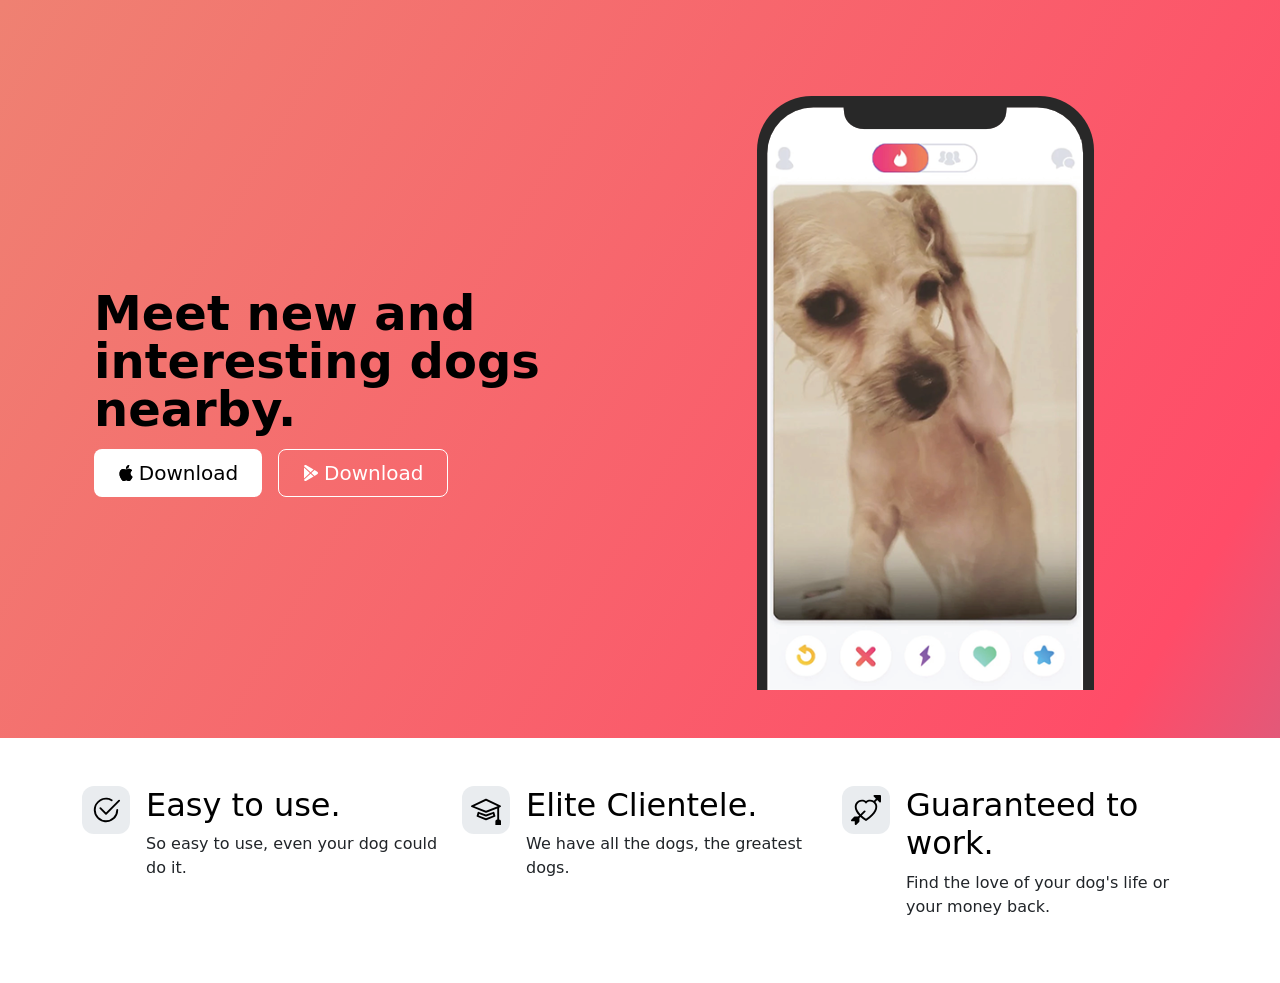
==== 11.3 TinDog Project/index.html @ 3ec20eaa "code with Angela Yu" ====
<!DOCTYPE html>
<html lang="en">

<head>
  <meta charset="UTF-8">
  <meta name="viewport" content="width=device-width, initial-scale=1.0">
  <title>TinDog</title>
  <link href="https://cdn.jsdelivr.net/npm/bootstrap@5.3.3/dist/css/bootstrap.min.css" rel="stylesheet" integrity="sha384-QWTKZyjpPEjISv5WaRU9OFeRpok6YctnYmDr5pNlyT2bRjXh0JMhjY6hW+ALEwIH" crossorigin="anonymous">
  <link rel="stylesheet" href="./css/style.css">
</head>

<body>

  <!-- Title -->
  <section id="title">
    
      <div class="gradient-background">
        <div class="container col-xxl-8 px-4 pt-5 pb-0">
          <div class="row flex-lg-row-reverse align-items-center g-5 py-5">
            <div class="col-10 col-sm-8 col-lg-6">
              <img src="./images/iphone.png" class="d-block mx-lg-auto img-fluid" alt="Bootstrap Themes"  height="200"  loading="lazy">
            </div>
            <div class="col-lg-6">
              <h1 class="display-5 fw-bold text-body-emphasis lh-1 mb-3">Meet new and interesting dogs nearby.
              </h1>
              <p class="lead"></p>
              <div class="d-grid gap-2 d-md-flex justify-content-md-start">
                <button type="button" class="btn btn-primary btn-lg px-4 me-md-2"><svg xmlns="http://www.w3.org/2000/svg" width="16" height="16" fill="currentColor"
                  class="bi bi-apple mb-1" viewBox="0 0 16 16">
  <path
                    d="M11.182.008C11.148-.03 9.923.023 8.857 1.18c-1.066 1.156-.902 2.482-.878 2.516.024.034 1.52.087 2.475-1.258.955-1.345.762-2.391.728-2.43Zm3.314 11.733c-.048-.096-2.325-1.234-2.113-3.422.212-2.189 1.675-2.789 1.698-2.854.023-.065-.597-.79-1.254-1.157a3.692 3.692 0 0 0-1.563-.434c-.108-.003-.483-.095-1.254.116-.508.139-1.653.589-1.968.607-.316.018-1.256-.522-2.267-.665-.647-.125-1.333.131-1.824.328-.49.196-1.422.754-2.074 2.237-.652 1.482-.311 3.83-.067 4.56.244.729.625 1.924 1.273 2.796.576.984 1.34 1.667 1.659 1.899.319.232 1.219.386 1.843.067.502-.308 1.408-.485 1.766-.472.357.013 1.061.154 1.782.539.571.197 1.111.115 1.652-.105.541-.221 1.324-1.059 2.238-2.758.347-.79.505-1.217.473-1.282Z" />
  <path
                    d="M11.182.008C11.148-.03 9.923.023 8.857 1.18c-1.066 1.156-.902 2.482-.878 2.516.024.034 1.52.087 2.475-1.258.955-1.345.762-2.391.728-2.43Zm3.314 11.733c-.048-.096-2.325-1.234-2.113-3.422.212-2.189 1.675-2.789 1.698-2.854.023-.065-.597-.79-1.254-1.157a3.692 3.692 0 0 0-1.563-.434c-.108-.003-.483-.095-1.254.116-.508.139-1.653.589-1.968.607-.316.018-1.256-.522-2.267-.665-.647-.125-1.333.131-1.824.328-.49.196-1.422.754-2.074 2.237-.652 1.482-.311 3.83-.067 4.56.244.729.625 1.924 1.273 2.796.576.984 1.34 1.667 1.659 1.899.319.232 1.219.386 1.843.067.502-.308 1.408-.485 1.766-.472.357.013 1.061.154 1.782.539.571.197 1.111.115 1.652-.105.541-.221 1.324-1.059 2.238-2.758.347-.79.505-1.217.473-1.282Z" />
  </svg>Download</button>
                <button type="button" class="btn btn-outline-secondary btn-lg px-4"><svg xmlns="http://www.w3.org/2000/svg" width="16" height="16" fill="currentColor"
                  class="bi bi-google-play mb-1" viewBox="0 0 16 16">
  <path
                    d="M14.222 9.374c1.037-.61 1.037-2.137 0-2.748L11.528 5.04 8.32 8l3.207 2.96 2.694-1.586Zm-3.595 2.116L7.583 8.68 1.03 14.73c.201 1.029 1.36 1.61 2.303 1.055l7.294-4.295ZM1 13.396V2.603L6.846 8 1 13.396ZM1.03 1.27l6.553 6.05 3.044-2.81L3.333.215C2.39-.341 1.231.24 1.03 1.27Z" />
  </svg>Download</button>
              </div>
            </div>
          </div>
        </div>

      </div>
    

  </section>
  <!-- Features -->
   <div class="container">
    <div class="row g-4 py-5 row-cols-1 row-cols-lg-3">
      <div class="col d-flex align-items-start">
        <div class="icon-square text-body-emphasis bg-body-secondary d-inline-flex align-items-center justify-content-center fs-4 flex-shrink-0 me-3">
          <svg xmlns="http://www.w3.org/2000/svg" height="30" fill="currentColor" class="bi bi-check2-circle"
              viewBox="0 0 16 16">
<path
                d="M2.5 8a5.5 5.5 0 0 1 8.25-4.764.5.5 0 0 0 .5-.866A6.5 6.5 0 1 0 14.5 8a.5.5 0 0 0-1 0 5.5 5.5 0 1 1-11 0z" />
<path
                d="M15.354 3.354a.5.5 0 0 0-.708-.708L8 9.293 5.354 6.646a.5.5 0 1 0-.708.708l3 3a.5.5 0 0 0 .708 0l7-7z" />
</svg>
        </div>
        <div>
          <h3 class="fs-2 text-body-emphasis">Easy to use.</h3>
          <p>So easy to use, even your dog could do it.</p>
         
        </div>
      </div>
      <div class="col d-flex align-items-start">
        <div class="icon-square text-body-emphasis bg-body-secondary d-inline-flex align-items-center justify-content-center fs-4 flex-shrink-0 me-3">
          <svg xmlns="http://www.w3.org/2000/svg" height="30" fill="currentColor" class="bi bi-mortarboard" viewBox="0 0 16 16">
            <path d="M8.211 2.047a.5.5 0 0 0-.422 0l-7.5 3.5a.5.5 0 0 0 .025.917l7.5 3a.5.5 0 0 0 .372 0L14 7.14V13a1 1 0 0 0-1 1v2h3v-2a1 1 0 0 0-1-1V6.739l.686-.275a.5.5 0 0 0 .025-.917l-7.5-3.5ZM8 8.46 1.758 5.965 8 3.052l6.242 2.913L8 8.46Z"/>
            <path d="M4.176 9.032a.5.5 0 0 0-.656.327l-.5 1.7a.5.5 0 0 0 .294.605l4.5 1.8a.5.5 0 0 0 .372 0l4.5-1.8a.5.5 0 0 0 .294-.605l-.5-1.7a.5.5 0 0 0-.656-.327L8 10.466 4.176 9.032Zm-.068 1.873.22-.748 3.496 1.311a.5.5 0 0 0 .352 0l3.496-1.311.22.748L8 12.46l-3.892-1.556Z"/>
            </svg>
        </div>
        <div>
          <h3 class="fs-2 text-body-emphasis">Elite Clientele.</h3>
          <p>We have all the dogs, the greatest dogs.</p>
          
        </div>
      </div>
      <div class="col d-flex align-items-start">
        <div class="icon-square text-body-emphasis bg-body-secondary d-inline-flex align-items-center justify-content-center fs-4 flex-shrink-0 me-3">
          <svg xmlns="http://www.w3.org/2000/svg" height="30" fill="currentColor" class="bi bi-arrow-through-heart"
              viewBox="0 0 16 16">
<path fill-rule="evenodd"
                d="M2.854 15.854A.5.5 0 0 1 2 15.5V14H.5a.5.5 0 0 1-.354-.854l1.5-1.5A.5.5 0 0 1 2 11.5h1.793l.53-.53c-.771-.802-1.328-1.58-1.704-2.32-.798-1.575-.775-2.996-.213-4.092C3.426 2.565 6.18 1.809 8 3.233c1.25-.98 2.944-.928 4.212-.152L13.292 2 12.147.854A.5.5 0 0 1 12.5 0h3a.5.5 0 0 1 .5.5v3a.5.5 0 0 1-.854.354L14 2.707l-1.006 1.006c.236.248.44.531.6.845.562 1.096.585 2.517-.213 4.092-.793 1.563-2.395 3.288-5.105 5.08L8 13.912l-.276-.182a21.86 21.86 0 0 1-2.685-2.062l-.539.54V14a.5.5 0 0 1-.146.354l-1.5 1.5Zm2.893-4.894A20.419 20.419 0 0 0 8 12.71c2.456-1.666 3.827-3.207 4.489-4.512.679-1.34.607-2.42.215-3.185-.817-1.595-3.087-2.054-4.346-.761L8 4.62l-.358-.368c-1.259-1.293-3.53-.834-4.346.761-.392.766-.464 1.845.215 3.185.323.636.815 1.33 1.519 2.065l1.866-1.867a.5.5 0 1 1 .708.708L5.747 10.96Z" />
</svg>
        </div>
        <div>
          <h3 class="fs-2 text-body-emphasis">Guaranteed to work.</h3>
          <p>Find the love of your dog's life or your money back.</p>
          
        </div>
      </div>
    </div>
   </div>
  <section id="features">

  </section>
  <!-- Testimonial -->
  <section id="testimonial">

  </section>
  <!-- Pricing -->
  <section id="pricing">

  </section>
  <!-- Footer -->
  <section id="footer">

  </section>

  <script src="https://cdn.jsdelivr.net/npm/bootstrap@5.3.3/dist/js/bootstrap.bundle.min.js" integrity="sha384-YvpcrYf0tY3lHB60NNkmXc5s9fDVZLESaAA55NDzOxhy9GkcIdslK1eN7N6jIeHz" crossorigin="anonymous"></script>
</body>

</html>
---- 11.3 TinDog Project/css/style.css ----
.gradient-background {
  background: linear-gradient(300deg, #00bfff, #ff4c68, #ef8172);
  background-size: 180% 180%;
  animation: gradient-animation 18s ease infinite;
}

@keyframes gradient-animation {
  0% {
    background-position: 0% 50%;
  }
  50% {
    background-position: 100% 50%;
  }
  100% {
    background-position: 0% 50%;
  }
}

.icon-square {
  width: 3rem;
  height: 3rem;
  border-radius: 0.75rem;
}

.profile-img {
  height: 100px;
  border-radius: 50%;
}

.btn-outline-secondary {
  color: #fff;
  border: 1px solid #fff;
}

.btn-outline-secondary:hover {
  --bs-btn-color: #fff;
    --bs-btn-border-color: #fff;
    --bs-btn-hover-color: #000;
    --bs-btn-hover-bg: #fff;
    --bs-btn-focus-shadow-rgb: 108, 117, 125;
    --bs-btn-active-color: #fff;
    --bs-btn-active-bg: #fff;
    --bs-btn-active-shadow: inset 0 3px 5px rgba(0, 0, 0, 0.125);
    --bs-btn-disabled-color: #fff;
    --bs-btn-disabled-bg: transparent;
    --bs-btn-disabled-border-color: #fff;
    --bs-gradient: none;
    border: 2px solid #fff;
}


.btn-primary {
  background-color: #fff;
  color: #000;
  border: none;
}

.btn-primary:hover {
  opacity: 0.8;
  background-color: #fff;
  border: none;
  color: #000;
}

.bi-google-play {
  margin-right: 0.3rem;
}

.bi-apple {
  margin-right: 0.3rem;
}
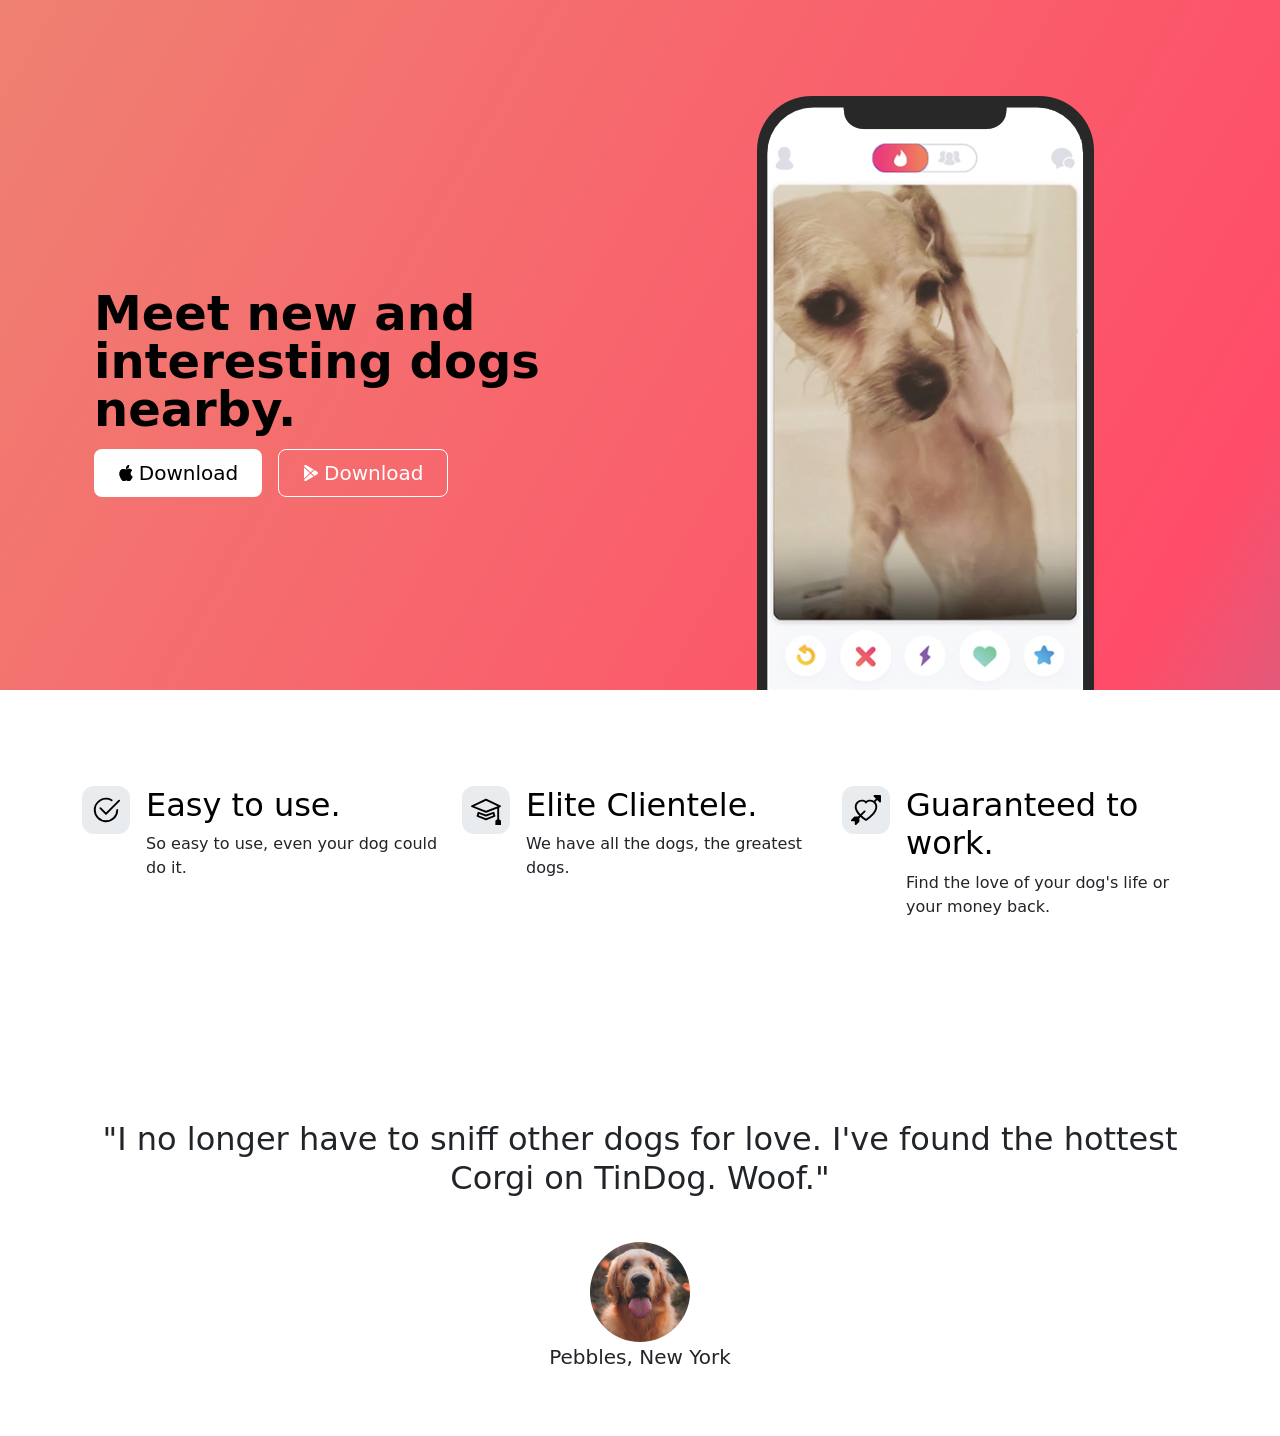
==== commit 02f090d5: "Code with Angela Yu in Github" ====
--- a/11.3 TinDog Project/index.html
+++ b/11.3 TinDog Project/index.html
@@ -16,7 +16,7 @@
     
       <div class="gradient-background">
         <div class="container col-xxl-8 px-4 pt-5 pb-0">
-          <div class="row flex-lg-row-reverse align-items-center g-5 py-5">
+          <div class="row flex-lg-row-reverse align-items-center g-5 pt-5">
             <div class="col-10 col-sm-8 col-lg-6">
               <img src="./images/iphone.png" class="d-block mx-lg-auto img-fluid" alt="Bootstrap Themes"  height="200"  loading="lazy">
             </div>
@@ -47,7 +47,7 @@
 
   </section>
   <!-- Features -->
-   <div class="container">
+   <div class="container mt-5">
     <div class="row g-4 py-5 row-cols-1 row-cols-lg-3">
       <div class="col d-flex align-items-start">
         <div class="icon-square text-body-emphasis bg-body-secondary d-inline-flex align-items-center justify-content-center fs-4 flex-shrink-0 me-3">
@@ -60,7 +60,7 @@
 </svg>
         </div>
         <div>
-          <h3 class="fs-2 text-body-emphasis">Easy to use.</h3>
+          <h3 class="fs-2 text-body-emphasis ">Easy to use.</h3>
           <p>So easy to use, even your dog could do it.</p>
          
         </div>
@@ -100,6 +100,28 @@
   <!-- Testimonial -->
   <section id="testimonial">
 
+    <div class="container py-5 testimonial-con">
+      <h2 class="text-body-emphasis-dog col-12 ">"I no longer have to sniff other dogs for love. I've found the hottest Corgi on TinDog. Woof."</h2>
+                
+          <div class="dog-text">
+
+          
+                <div class="dog-image-container">
+                  <img src="./images/dog-img.jpg" alt="dog image"  class="dog-image">
+
+                  
+                </div>
+                <div class="parag">
+                  <p class="col-lg-8  lead">
+                    Pebbles, New York
+                  </p>
+
+                </div>
+
+          </div>
+             
+    </div>
+
   </section>
   <!-- Pricing -->
   <section id="pricing">
--- a/11.3 TinDog Project/css/style.css
+++ b/11.3 TinDog Project/css/style.css
@@ -68,4 +68,45 @@
 
 .bi-apple {
   margin-right: 0.3rem;
+}
+
+.text-body-emphasis-dog {
+  text-align: center;
+}
+
+.dog-image {
+  height: 100px;
+  border-radius: 50%;
+}
+
+
+.dog-image-container {
+  display: flex;
+  justify-content: center;
+  /* border: 2px solid #f00; */
+  height: 100px;
+  width: 1fr;
+}
+
+/* .ts-para {
+  display: flex;
+  justify-content: center;
+  align-items: center;
+  width: 1fr;
+  border: 2px solid #f00; 
+} */
+
+
+.dog-text {
+  margin-top: 4%;
+  display: flex;
+  flex-direction: column;
+  justify-content: center;
+  align-items: center;
+  width: 1fr;
+  text-wrap: nowrap;
+}
+
+.testimonial-con {
+  margin-top: 7%;
 }
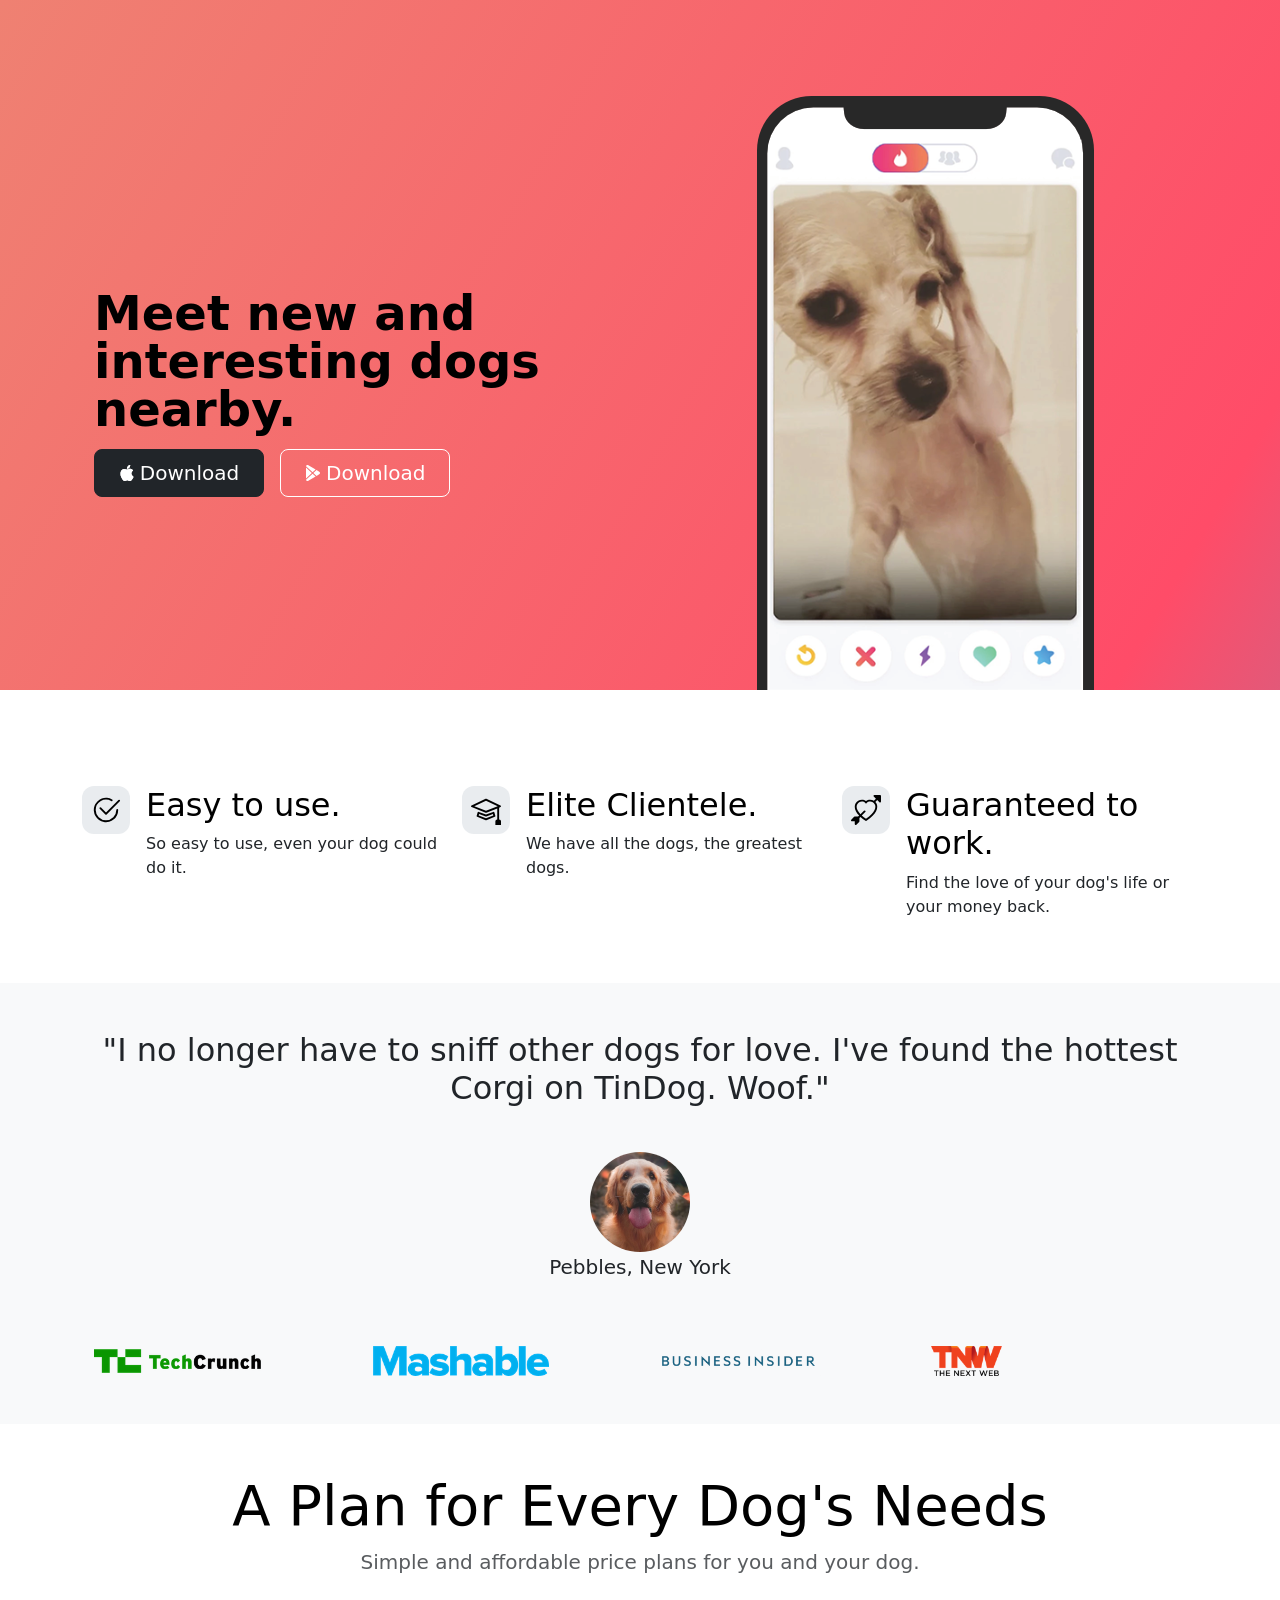
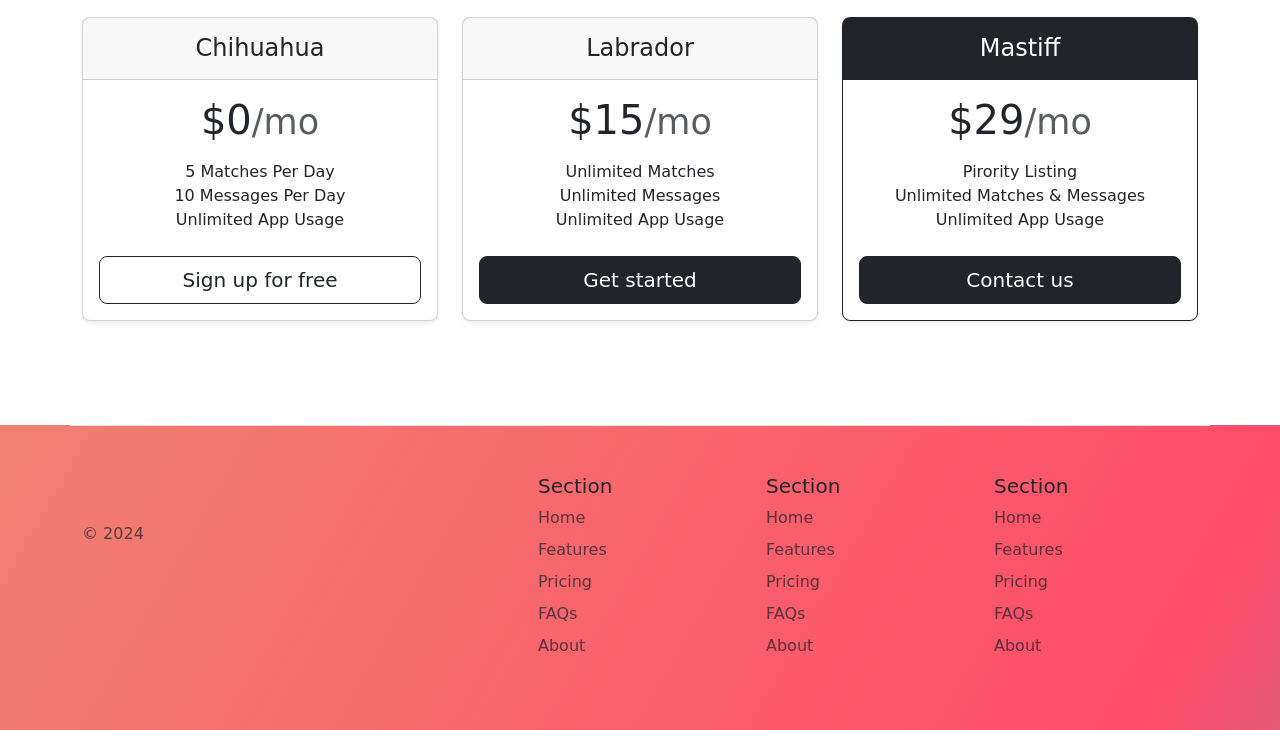
==== commit 1d2b2d59: "Successfully Completed TinDog Project" ====
--- a/11.3 TinDog Project/index.html
+++ b/11.3 TinDog Project/index.html
@@ -5,7 +5,7 @@
   <meta charset="UTF-8">
   <meta name="viewport" content="width=device-width, initial-scale=1.0">
   <title>TinDog</title>
-  <link href="https://cdn.jsdelivr.net/npm/bootstrap@5.3.3/dist/css/bootstrap.min.css" rel="stylesheet" integrity="sha384-QWTKZyjpPEjISv5WaRU9OFeRpok6YctnYmDr5pNlyT2bRjXh0JMhjY6hW+ALEwIH" crossorigin="anonymous">
+  <link rel="stylesheet" href="css/bootstrap.min.css">
   <link rel="stylesheet" href="./css/style.css">
 </head>
 
@@ -25,7 +25,7 @@
               </h1>
               <p class="lead"></p>
               <div class="d-grid gap-2 d-md-flex justify-content-md-start">
-                <button type="button" class="btn btn-primary btn-lg px-4 me-md-2"><svg xmlns="http://www.w3.org/2000/svg" width="16" height="16" fill="currentColor"
+                <button type="button" class="btn btn-dark btn-lg px-4 me-md-2"><svg xmlns="http://www.w3.org/2000/svg" width="16" height="16" fill="currentColor"
                   class="bi bi-apple mb-1" viewBox="0 0 16 16">
   <path
                     d="M11.182.008C11.148-.03 9.923.023 8.857 1.18c-1.066 1.156-.902 2.482-.878 2.516.024.034 1.52.087 2.475-1.258.955-1.345.762-2.391.728-2.43Zm3.314 11.733c-.048-.096-2.325-1.234-2.113-3.422.212-2.189 1.675-2.789 1.698-2.854.023-.065-.597-.79-1.254-1.157a3.692 3.692 0 0 0-1.563-.434c-.108-.003-.483-.095-1.254.116-.508.139-1.653.589-1.968.607-.316.018-1.256-.522-2.267-.665-.647-.125-1.333.131-1.824.328-.49.196-1.422.754-2.074 2.237-.652 1.482-.311 3.83-.067 4.56.244.729.625 1.924 1.273 2.796.576.984 1.34 1.667 1.659 1.899.319.232 1.219.386 1.843.067.502-.308 1.408-.485 1.766-.472.357.013 1.061.154 1.782.539.571.197 1.111.115 1.652-.105.541-.221 1.324-1.059 2.238-2.758.347-.79.505-1.217.473-1.282Z" />
@@ -98,40 +98,174 @@
 
   </section>
   <!-- Testimonial -->
-  <section id="testimonial">
-
-    <div class="container py-5 testimonial-con">
-      <h2 class="text-body-emphasis-dog col-12 ">"I no longer have to sniff other dogs for love. I've found the hottest Corgi on TinDog. Woof."</h2>
+  <section id="testimonial" >
+    <div class="bg-light">
+        <div class="container py-5 testimonial-con ">
+          <h2 class="text-body-emphasis-dog col-12 ">"I no longer have to sniff other dogs for love. I've found the hottest Corgi on TinDog. Woof."</h2>
+                    
+              <div class="dog-text">
+
+                 <div class="dog-and-tex mb-5">
+                    <div class="dog-image-container mt-">
+                      <img src="./images/dog-img.jpg" alt="dog image"  class="dog-image">
+
+                      
+                    </div>
+                    <div class="parag">
+                      <p class="col-lg-8  lead">
+                        Pebbles, New York
+                      </p>
+
+                    </div>
+                  </div>
+
+                    <div class="row four-pic justify-content-around col-lg-12 col-sm-3 ">
+                      <div class="img-1 col-lg-3 col-12">
+                        <img src="./images/techcrunch.png" alt="">
+                      </div>
+                      <div class="img-2 col-lg-3 col-12">
+                        <img src="./images/mashable.png" alt="">
+                      </div>
+                      <div class="img-3 col-lg-3 col-12">
+                        <img src="./images/bizinsider.png" alt="">
+                      </div>
+                      <div class="img-4 col-lg-3 col-12">
+                        <img src="./images/tnw.png" alt="">
+                      </div>
+                    </div>
+
+              </div>
                 
-          <div class="dog-text">
-
-          
-                <div class="dog-image-container">
-                  <img src="./images/dog-img.jpg" alt="dog image"  class="dog-image">
-
-                  
-                </div>
-                <div class="parag">
-                  <p class="col-lg-8  lead">
-                    Pebbles, New York
-                  </p>
-
-                </div>
-
-          </div>
-             
-    </div>
+        </div>
+
+      </div>
 
   </section>
   <!-- Pricing -->
   <section id="pricing">
 
+
+    <div class="container py-3 mt-3">
+      <header>
+        <div class="pricing-header p-3 pb-md-4 mx-auto text-center">
+          <h2 class="display-4 fw-normal text-body-emphasis">A Plan for Every Dog's Needs</h2>
+          <p class="fs-5 text-body-secondary">Simple and affordable price plans for you and your dog.</p>
+        </div>
+      </header>
+    
+      <main>
+        <div class="row row-cols-1 row-cols-md-3 mb-3 text-center">
+          <div class="col">
+            <div class="card mb-4 rounded-3 shadow-sm">
+              <div class="card-header py-3">
+                <h4 class="my-0 fw-normal">Chihuahua</h4>
+              </div>
+              <div class="card-body">
+                <h1 class="card-title pricing-card-title">$0<small class="text-body-secondary fw-light">/mo</small></h1>
+                <ul class="list-unstyled mt-3 mb-4">
+                  <li>5 Matches Per Day</li>
+                  <li>10 Messages Per Day</li>
+                  <li>Unlimited App Usage</li>
+               
+                </ul>
+                <button type="button" class="w-100 btn btn-lg btn-outline-dark">Sign up for free</button>
+              </div>
+            </div>
+          </div>
+          <div class="col">
+            <div class="card mb-4 rounded-3 shadow-sm">
+              <div class="card-header py-3">
+                <h4 class="my-0 fw-normal">Labrador</h4>
+              </div>
+              <div class="card-body">
+                <h1 class="card-title pricing-card-title">$15<small class="text-body-secondary fw-light">/mo</small></h1>
+                <ul class="list-unstyled mt-3 mb-4">
+                  <li>Unlimited Matches</li>
+                  <li>Unlimited Messages</li>
+                  <li>Unlimited App Usage</li>
+                  
+                </ul>
+                <button type="button" class="w-100 btn btn-lg btn-dark">Get started</button>
+              </div>
+            </div>
+          </div>
+          <div class="col">
+            <div class="card mb-4 rounded-3 shadow-sm border-dark">
+              <div class="card-header py-3 text-bg-dark border-dark">
+                <h4 class="my-0 fw-normal">Mastiff</h4>
+              </div>
+              <div class="card-body">
+                <h1 class="card-title pricing-card-title">$29<small class="text-body-secondary fw-light">/mo</small></h1>
+                <ul class="list-unstyled mt-3 mb-4">
+                  <li>Pirority Listing</li>
+                  <li>Unlimited Matches & Messages</li>
+                  <li>Unlimited App Usage</li>
+                  
+                </ul>
+                <button type="button" class="w-100 btn btn-lg btn-dark">Contact us</button>
+              </div>
+            </div>
+          </div>
+        </div>
+      </main>
+      
+    </div>
   </section>
   <!-- Footer -->
-  <section id="footer">
-
-  </section>
-
+      <div class="gradient-background">
+          <section id="footer" class="container">
+
+                  
+
+                    <footer class="row row-cols-1 row-cols-sm-2 row-cols-md-5 py-5 mt-5 border-top">
+                      <div class="col mb-3 container">
+                        <a href="/" class="d-flex align-items-center mb-3 link-body-emphasis text-decoration-none">
+                          <svg class="bi me-2" width="40" height="32"><use xlink:href="#bootstrap"></use></svg>
+                        </a>
+                        <p class="text-body-secondary">© 2024</p>
+                      </div>
+                  
+                      <div class="col mb-3">
+                  
+                      </div>
+                  
+                      <div class="col mb-3">
+                        <h5>Section</h5>
+                        <ul class="nav flex-column">
+                          <li class="nav-item mb-2"><a href="#" class="nav-link p-0 text-body-secondary">Home</a></li>
+                          <li class="nav-item mb-2"><a href="#" class="nav-link p-0 text-body-secondary">Features</a></li>
+                          <li class="nav-item mb-2"><a href="#" class="nav-link p-0 text-body-secondary">Pricing</a></li>
+                          <li class="nav-item mb-2"><a href="#" class="nav-link p-0 text-body-secondary">FAQs</a></li>
+                          <li class="nav-item mb-2"><a href="#" class="nav-link p-0 text-body-secondary">About</a></li>
+                        </ul>
+                      </div>
+                  
+                      <div class="col mb-3">
+                        <h5>Section</h5>
+                        <ul class="nav flex-column">
+                          <li class="nav-item mb-2"><a href="#" class="nav-link p-0 text-body-secondary">Home</a></li>
+                          <li class="nav-item mb-2"><a href="#" class="nav-link p-0 text-body-secondary">Features</a></li>
+                          <li class="nav-item mb-2"><a href="#" class="nav-link p-0 text-body-secondary">Pricing</a></li>
+                          <li class="nav-item mb-2"><a href="#" class="nav-link p-0 text-body-secondary">FAQs</a></li>
+                          <li class="nav-item mb-2"><a href="#" class="nav-link p-0 text-body-secondary">About</a></li>
+                        </ul>
+                      </div>
+                  
+                      <div class="col mb-3">
+                        <h5>Section</h5>
+                        <ul class="nav flex-column">
+                          <li class="nav-item mb-2"><a href="#" class="nav-link p-0 text-body-secondary">Home</a></li>
+                          <li class="nav-item mb-2"><a href="#" class="nav-link p-0 text-body-secondary">Features</a></li>
+                          <li class="nav-item mb-2"><a href="#" class="nav-link p-0 text-body-secondary">Pricing</a></li>
+                          <li class="nav-item mb-2"><a href="#" class="nav-link p-0 text-body-secondary">FAQs</a></li>
+                          <li class="nav-item mb-2"><a href="#" class="nav-link p-0 text-body-secondary">About</a></li>
+                        </ul>
+                      </div>
+                    </footer>
+                 
+
+          </section>
+      </div>
   <script src="https://cdn.jsdelivr.net/npm/bootstrap@5.3.3/dist/js/bootstrap.bundle.min.js" integrity="sha384-YvpcrYf0tY3lHB60NNkmXc5s9fDVZLESaAA55NDzOxhy9GkcIdslK1eN7N6jIeHz" crossorigin="anonymous"></script>
 </body>
 
--- a/11.3 TinDog Project/css/style.css
+++ b/11.3 TinDog Project/css/style.css
@@ -107,6 +107,29 @@
   text-wrap: nowrap;
 }
 
-.testimonial-con {
-  margin-top: 7%;
-}+/* .testimonial-con {
+  margin-top: 10%;
+} */
+
+.four-pic {
+  /* border: 2px solid #f00;  */
+  /* display: flex; */
+}
+
+
+.four-pic img{
+  width: auto;
+  height: 30px;
+}
+
+/* @media (max-width:993px) and (min-width:20px) {
+  .four-pic {
+  border: 2px solid #f00; 
+  display: flex;
+  flex-direction: column;
+  justify-content: center;
+  align-items: center;
+}
+} */
+
+
